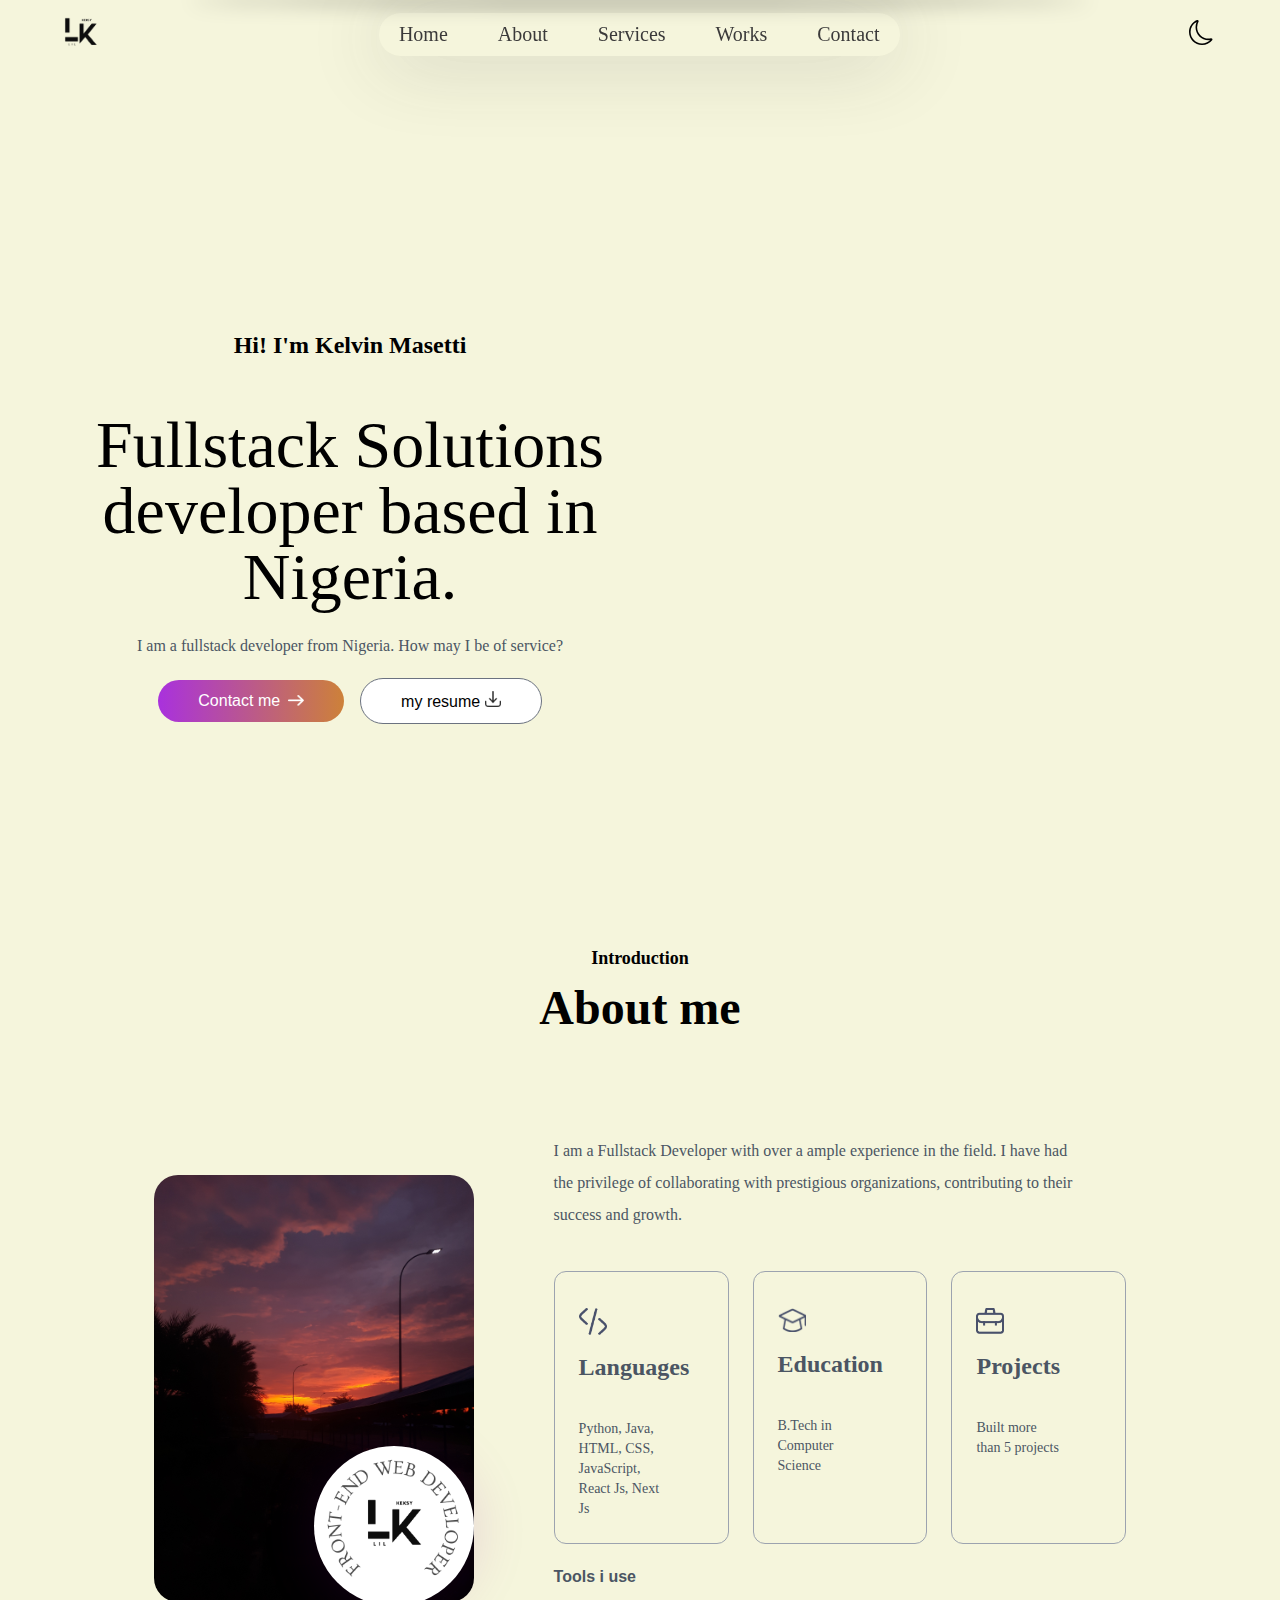
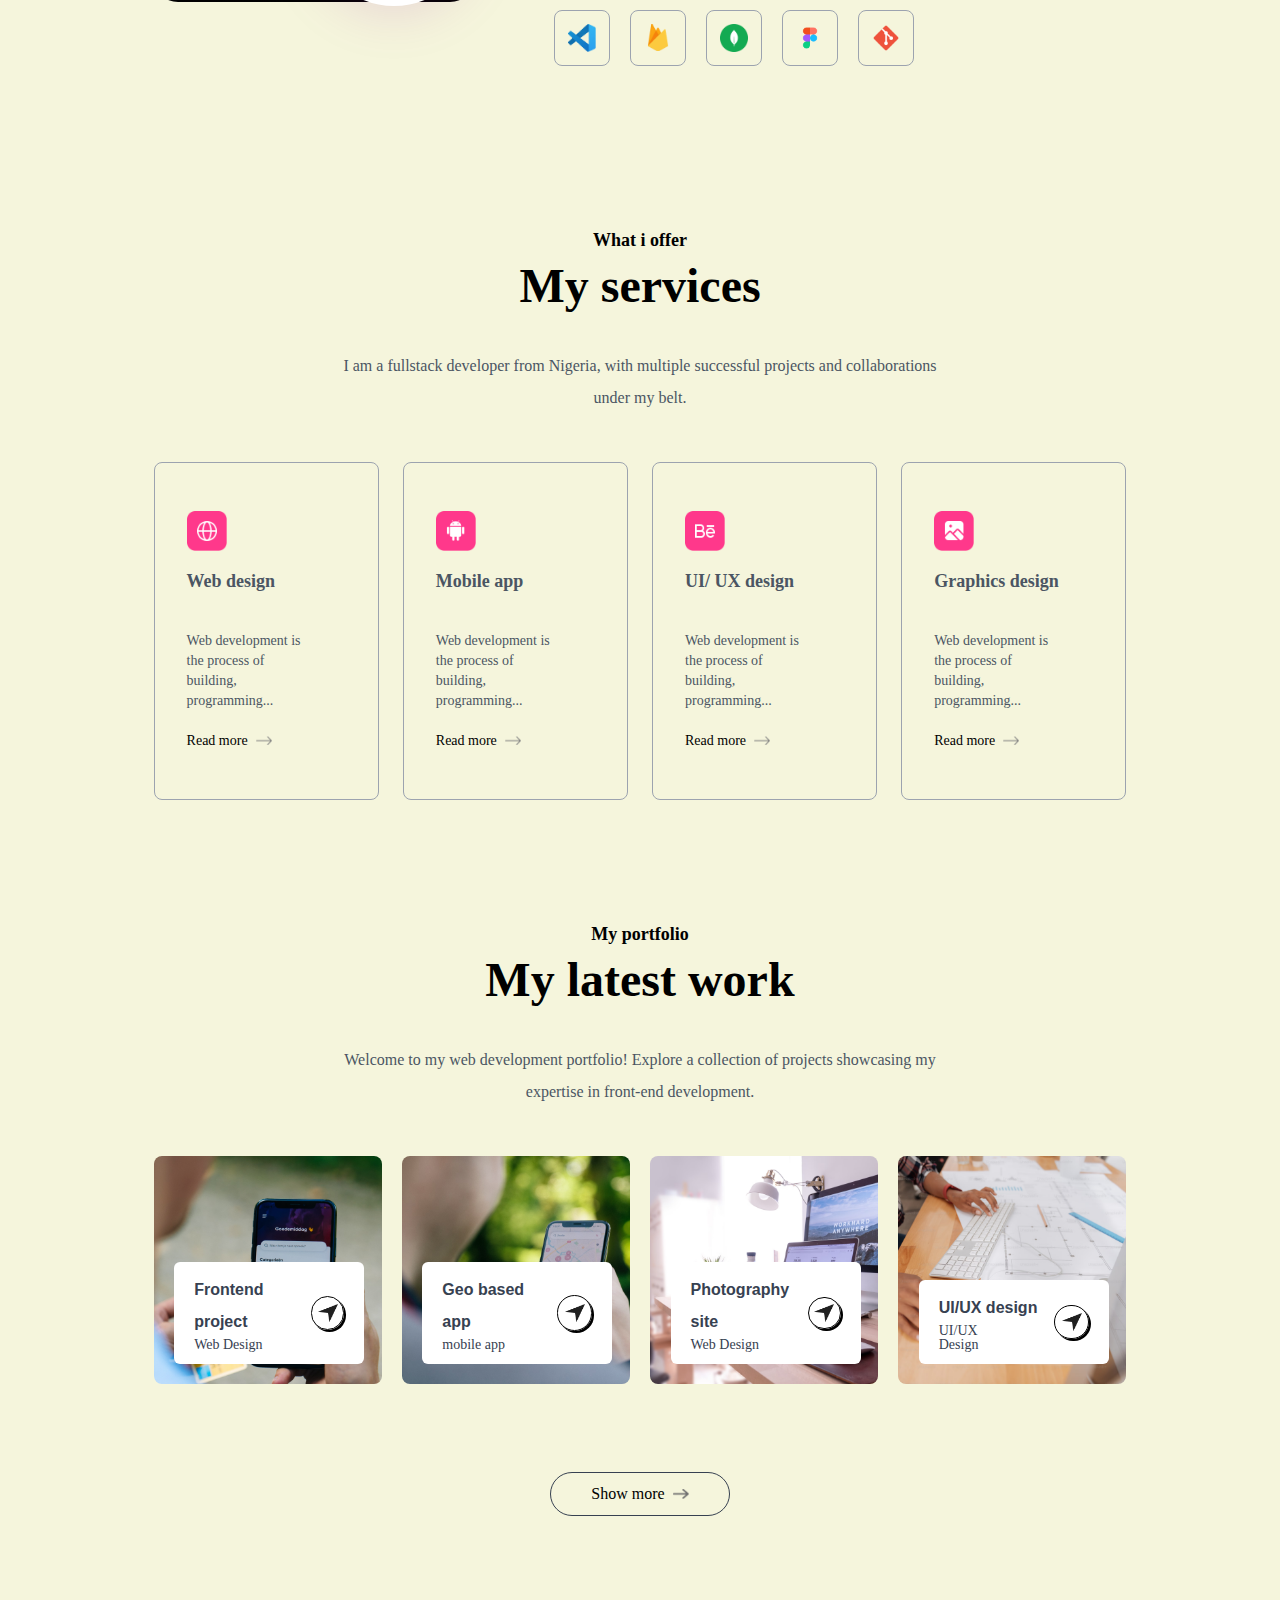
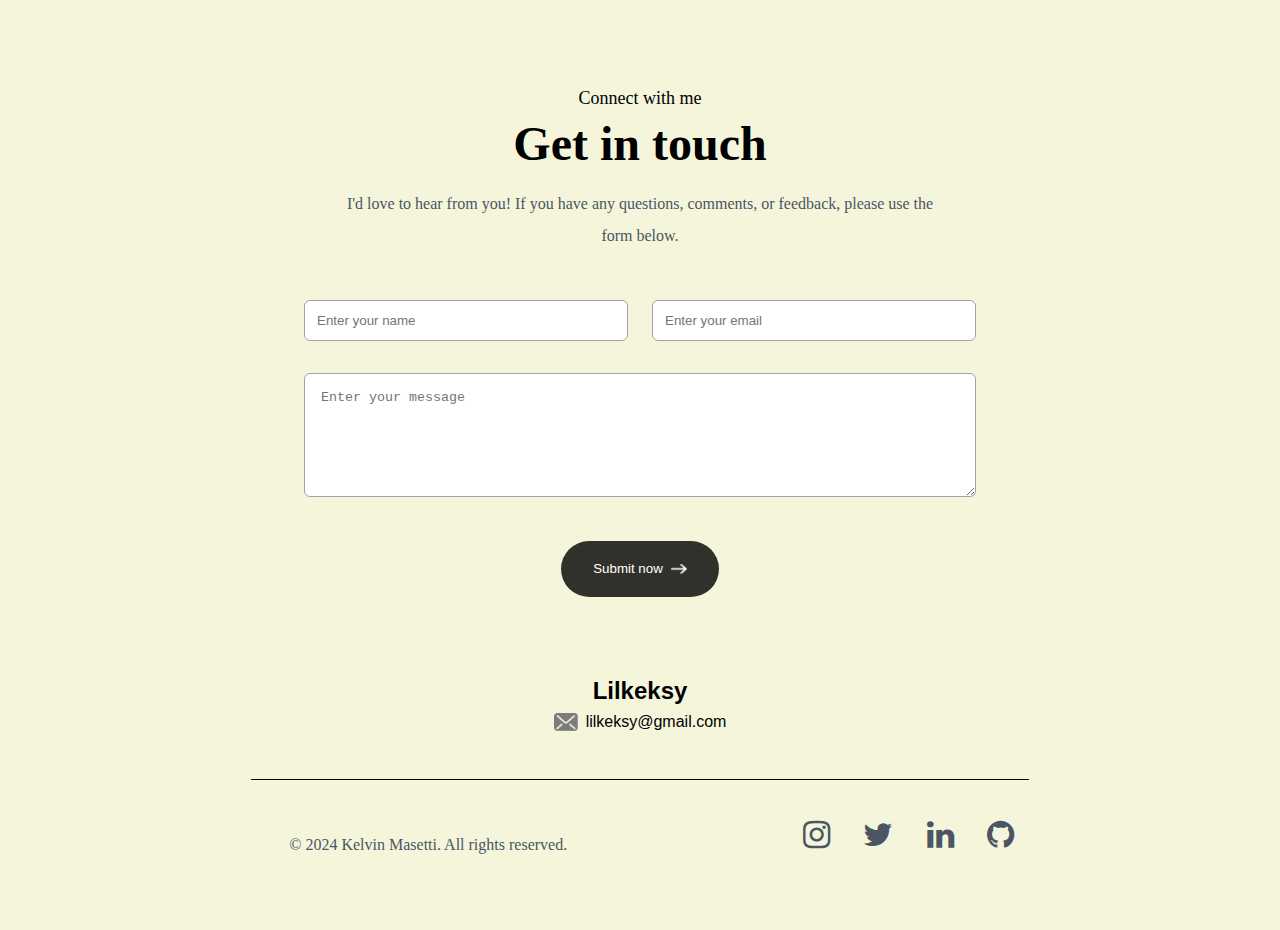
==== index.html @ 83fc42f6 "My Web Portfolio test commit" ====
<!DOCTYPE html>
<html lang="en">

<head>
  <meta charset="UTF-8">
  <meta http-equiv="X-UA-Compatible" content="IE=edge" />
  <meta name="viewport" content="width=device-width, initial-scale=1.0">
  <title>Portfolio - Lilkeksy</title>
  <link rel="icon" href="./Assets/pictures and logos/icon/Logo.ico" type="image/icon type">
    </head>


  <link href="https://cdn.jsdelivr.net/npm/remixicon@2.5.0/fonts/remixicon.css" rel="stylesheet" />
    <link rel="stylesheet" href="https://cdnjs.cloudflare.com/ajax/libs/font-awesome/5.15.3/css/all.min.css">

    <!-- <link href="https://cdn.jsdelivr.net/npm/bootstrap@5.3.0-alpha2/dist/css/bootstrap.min.css" rel="stylesheet"
    integrity="sha384-aFq/bzH65dt+w6FI2ooMVUpc+21e0SRygnTpmBvdBgSdnuTN7QbdgL+OapgHtvPp" crossorigin="anonymous"> -->


  <link href="https://cdn.jsdelivr.net/npm/bootstrap@5.3.0-alpha2/dist/css/bootstrap.min.css" rel="stylesheet"
    integrity="sha384-aFq/bzH65dt+w6FI2ooMVUpc+21e0SRygnTpmBvdBgSdnuTN7QbdgL+OapgHtvPp" crossorigin="anonymous">
    <link rel="stylesheet" href="./style.css" />
    <script src="https://www.google.com/recaptcha/api.js" async defer></script>
</head>
<body>
    <div class="hidden-img" id="gradient-img">
        <img class= "gradimg" src="./Assets/header.png">
    </div>
<div class="nav-bar">
    <div class="logo">
        <img id="mode-icon" class = "logo-img visible"src = "./Assets/pictures and logos/Logo1.png"  alt="logo">
        <!-- <img class = "logo-img2 hidden-img"src = "./Assets/pictures and logos/Logo.png"  alt="logo"> -->
    </div>
    <div class="navs">
        <ul class="list">
            <li><a href="#" class="link">
                    Home</a></li>
            <li><a href="./Public/index.html" class="link" id="about-me-link">
                    About</a></li>
            <li><a href="#" class="link" id="services">
                    Services</a></li>
            <li><a href="#" class="link" id="works">
                    Works</a></li>
            <li><a href="#" class="link" id="contact">
                    Contact</a></li>
        </ul>
    </div>
    <div class="dark">
        <svg xmlns="http://www.w3.org/2000/svg" fill="currentColor" class="bi bi-moon moon" viewBox="0 0 16 16" id="toggle-dark-mode">
            <path d="M6 .278a.77.77 0 0 1 .08.858 7.2 7.2 0 0 0-.878 3.46c0 4.021 3.278 7.277 7.318 7.277q.792-.001 1.533-.16a.79.79 0 0 1 .81.316.73.73 0 0 1-.031.893A8.35 8.35 0 0 1 8.344 16C3.734 16 0 12.286 0 7.71 0 4.266 2.114 1.312 5.124.06A.75.75 0 0 1 6 .278M4.858 1.311A7.27 7.27 0 0 0 1.025 7.71c0 4.02 3.279 7.276 7.319 7.276a7.32 7.32 0 0 0 5.205-2.162q-.506.063-1.029.063c-4.61 0-8.343-3.714-8.343-8.29 0-1.167.242-2.278.681-3.286"/>
          </svg>

          <div class="hamburger" id="hamburger">
            <svg xmlns="http://www.w3.org/2000/svg" fill="currentColor" class="bi bi-list" id="list-item" viewBox="0 0 16 16">
                <path fill-rule="evenodd" d="M2.5 12a.5.5 0 0 1 .5-.5h10a.5.5 0 0 1 0 1H3a.5.5 0 0 1-.5-.5m0-4a.5.5 0 0 1 .5-.5h10a.5.5 0 0 1 0 1H3a.5.5 0 0 1-.5-.5m0-4a.5.5 0 0 1 .5-.5h10a.5.5 0 0 1 0 1H3a.5.5 0 0 1-.5-.5"/>
            </svg>
        </div>
       

          
    </div>
</div>
<nav class="overlay" id="overlay">
    <ul class="overlay-list">
        <li class="closebtn" id="closebtn">X</li>

        <li><a href="#" class="link">
            Home</a></li>
        <li><a href="./Public/index.html" class="link" id="about-me-link2">
            About</a></li>
        <li><a href="#" class="link" id="services2">
            Services</a></li>
        <li><a href="#" class="link" id="works2">
            Works</a></li>
        <li><a href="#" class="link" id="contact2">
            Contact</a></li>
        <li class="ld-toggle" id="ld-toggle" style="font-size: 15px;">Dark/Light</li>
    </ul>
</nav>
<hr class="nav-line">
    <div class="black-bar"> </div>

    <div class="container">
        <div class="profile-picture"></div>
        <h3 class="hi">Hi! I'm Kelvin Masetti</h3>
        <div><h1>Fullstack Solutions developer based in Nigeria.</h1></div>
        <p>I am a fullstack developer from Nigeria. How may I be of service?</p>
        <div class="button-house">
            <a href="" id="button1">Contact me <img class="download" src="./Assets/arrow2.png"></a> 
            <a href="https://1drv.ms/w/s!AsLsTYfMtJploVfrUT4N8ufyxgMU?e=NQw4hn" class="button2">my resume <img class="download" src="./Assets/download.png"></a>
        </div>
    </div>
    <div class="about-me" id="about-me">
        <h4 class="intro">Introduction</h4>
        <h2 class="me"> About me</h2>
        <div class="det">
            <div class="image">
                <img class="user" src="./Assets/me1.jpg">
                <div class="image2">
                    <img class = "sticker" src="./Assets/circular.png">
                    <img class = "sticker1" src="./Assets/pictures and logos/Logo1.png">
                </div>
            </div>
            <div class="det2">
                <p class="abt-me-par">I am a Fullstack Developer with over a ample experience in the field. I have had the privilege of collaborating with prestigious organizations, contributing to their success and growth.</p>
                <ul class="me-list">
                    <li class="list1 ovlist">
                        <img class="devicon" src="./Assets/devicon.png">
                        <img class="devicon devicon2"src="./Assets/devicon2.png">
                        <h3 class="lan">Languages</h3>
                        <p class="text">Python, Java, HTML, CSS, JavaScript, React Js, Next Js</p>
                    </li>

                    <li class="list2 ovlist">
                        <img class="scholar" src="./Assets/scholar.png">
                        <img class="scholar2" src="./Assets/scholar2.png">
                        <h3 class="lan">Education</h3>
                        <p class="text">B.Tech in Computer Science</p>
                    </li>
                        
                    <li class="list3 ovlist">
                        <img class="scholar" src="./Assets/bag.png">
                        <img class="scholar2" src="./Assets/bag bag1.png">
                        <h3 class="lan">Projects</h3>
                        <p class="text">Built more than 5 projects</p>
                    </li>
                </ul>
                <h4 class="tools">Tools i use</h4>
                <ul class="tools-list">
                    <li class="t1">
                        <img class="lt" src="./Assets/vscode.png">
                    </li>
                    <li class="t1">
                        <img class="lt" src="./Assets/fire.png">
                    </li>
                    <li class="t1">
                        <img class="lt" src="./Assets/green.png">
                    </li>
                    <li class="t1">
                        <img class="lt" src="./Assets/figma.png">
                    </li>
                    <li class="t1">
                        <img class="lt" src="./Assets/git.png">
                    </li>
                </ul>
            </div>
        </div>
    </div>
    <div class="services" id="service-section">
        <h4 class="whatOffer">What i offer</h4>
        <h2 class="myServices">My services</h2>
        <p class="serviceSummary">I am a fullstack developer from Nigeria, with multiple successful projects and collaborations under my belt.</p>
        <div class="servicesContainer">
            <div class="s1">
                <img class="w1" src="./Assets/web.png" alt="web">
                <h3 class="tt1">Web design</h3>
                <p class="q1">Web development is the process of building, programming...</p>
                <a href="./Web-Designs/index.html" class="r1">
                    Read more
                    <img class="e1" src="Assets/arrow.png" alt="read more arrow">
                </a>
            </div>
            <div class="s1">
                <img class="w1" src="./Assets/pictures and logos/mobile.png" alt="web">
                <h3 class="tt1">Mobile app</h3>
                <p class="q1">Web development is the process of building, programming...</p>
                <a href class="r1">
                    Read more
                    <img class="e1" src="Assets/arrow.png" alt="read more arrow">
                </a>
            </div>
            <div class="s1">
                <img class="w1" src="./Assets/pictures and logos/ux.png" alt="web">
                <h3 class="tt1">UI/ UX design</h3>
                <p class="q1">Web development is the process of building, programming...</p>
                <a href class="r1">
                    Read more
                    <img class="e1" src="Assets/arrow.png" alt="read more arrow">
                </a>
            </div>
            <div class="s1">
                <img class="w1" src="./Assets/pictures and logos/graphics.png" alt="web">
                <h3 class="tt1">Graphics design</h3>
                <p class="q1">Web development is the process of building, programming...</p>
                <a href class="r1">
                    Read more
                    <img class="e1" src="Assets/arrow.png" alt="read more arrow">
                </a>
            </div>            
        </div>
    </div>
<div class="work" id="portfolio">
    <h4 class="portfolio">My portfolio</h4>
    <h2 class="latestWork">My latest work</h2>
    <p class="portSummary">Welcome to my web development portfolio! Explore a collection of projects showcasing my expertise in front-end development.</p>

    <div class="portContainer">
        <div class="port port1">
            <div class="tin tin1">
                <div>
                    <h2 class="inner innner1">Frontend project</h2>
                    <p class="innerp innerp1">Web Design</p>
                </div>
                <div class="yo">
                    <img class="pointerarrow" src="./Assets/ptarrow.png">
                </div>
            </div>
        </div>
        <div class="port port2">
            <div class="tin tin2">
                <div>
                    <h2 class="inner innner2">Geo based app</h2>
                    <p class="innerp innerp2">mobile app</p>
                </div>
                <div class="yo">
                    <img class="pointerarrow" src="./Assets/ptarrow.png">
                </div>
            </div>
        </div>
        <div class="port port3">
            <div class="tin tin3">
                <div>
                    <h2 class="inner innner3">Photography site</h2>
                    <p class="innerp innerp3">Web Design</p>
                </div>
                <div class="yo">
                    <img class="pointerarrow" src="./Assets/ptarrow.png">
                </div>
            </div>
        </div>
        <div class="port port4">
            <div class="tin tin4">
                <div>
                    <h2 class="inner innner4">UI/UX design</h2>
                    <p class="innerp innerp4">UI/UX Design</p>
                </div>
                <div class="yo">
                    <img class="pointerarrow" src="./Assets/ptarrow.png">
                </div>
            </div>
        </div>
    </div>
    <a href="#" class="showmore">Show more <img class="sarrow" src="./Assets/shortarrow.png"><img class="sa sarrow" src="./Assets/shortarrow.png"></a>
</div>
<div id="contact-section">
    <h4 class="connect">Connect with me</h4>
    <h2 class="touch">Get in touch</h2>
    <p class="feedback">I'd love to hear from you! If you have any questions, comments, or feedback, please use the form below.</p>
    <form class="form" action="http://httpbin.org/post" method="POST">

        <input type="hidden" name="subject" value="Kelvin masetti - New form Submission">
        <div class="nameemail">
            <input type="text" placeholder="Enter your name" class="fname fnameemail" required name="name">
            <input type="email" placeholder="Enter your email" class="femail fnameemail" required name="email">
        </div>
        <textarea rows="6" placeholder="Enter your message" class="messagearea" required name="message"></textarea>
        <div class="g-recaptcha" data-sitekey="6LdfYygqAAAAAKtmebRaDDMEOG7tHIDWKw2Y0264"></div>
        <button type="submit" class="submission">
            Submit now <img class= "sarrow" src="./Assets/arrow2.png">
        </button>
    </form>
    <div class="playlist">
<div class="last-leg">
    <div class="text-center">
        <h2 class="brand-name">Lilkeksy</h2>
        <div class="email">
            <img src="./Assets/pictures and logos/email.png" class="email-img email-dark" alt="email">
            <img src="./Assets/pictures and logos/email-white.png" class="email-img email-light" alt="email">
            lilkeksy@gmail.com
        </div>
    </div>
    <div class="footer">
        <p>© 2024 Kelvin Masetti. All rights reserved.</p>
        <div class="social-container">
            <ul class="social-icons">
                <li><a href="https://www.instagram.com/keks_only.1?igsh=MXdtcXA2c2pzcTI1cA=="><i class="fa fa-instagram"></i></a></li>
                <li><a href="https://x.com/W3KS_OFF?t=RrgMGHI_YnkhfRjs2RR6dQ&s=08"><i class="fa fa-twitter"></i></a></li>
                <li><a href="www.linkedin.com/in/kelvin-masetti"><i class="fa fa-linkedin"></i></a></li>
                <li><a href="https://github.com/Lilkeksy"><i class="fa fa-github"></i></a></li>
            </ul>
        </div>
    </div>
</div>
    <script src="https://cdn.jsdelivr.net/npm/bootstrap@5.3.3/dist/js/bootstrap.bundle.min.js" integrity="sha384-YvpcrYf0tY3lHB60NNkmXc5s9fDVZLESaAA55NDzOxhy9GkcIdslK1eN7N6jIeHz" crossorigin="anonymous"></script>
    <script src="https://ajax.googleapis.com/ajax/libs/jquery/3.7.1/jquery.min.js"></script>
    <script src="./index.js" charset="utf-8"></script>
</body>
</html>
---- style.css ----
@import url(https://cdnjs.cloudflare.com/ajax/libs/font-awesome/4.6.3/css/font-awesome.css);

:root {
    --primary-color: #3498db;
    --text-color: black;
    --text-color-invert: beige;
    --text-color-two:rgb(75 85 99);
    --nav-bar-color:rgba(245, 245, 220, 0.6);
    --nav-text-color:rgb(59, 58, 58);
    --transition-duration: 0.3s;
    --background-color: beige;
    --blur:10px;
    --hover-color:#efdff7;
    --q1-text-color: rgb(75 85 99);


    --overlay-color:  rgba(0, 0, 0, 0.9);
    
  }  
 
* {
    margin: 0;
    padding: 0;
    box-sizing: border-box;
}

body {
    font-family: 'Ovo', serif;
    font-family: Outfit,sans-serif;
    color: var(--text-color);
    display: grid;
    background-color: var(--background-color);
    transition: background-color var(--transition-duration), color var(--transition-duration);
}
/* .darkmode{
    --tw-bg-opacity: 1;
    background-color: rgb(17 0 31 / var(--tw-bg-opacity));
} */
#gradient-img{
    width: 91.666667%;
    z-index: -10;
    top: 0;
    right: 0;
    position: fixed;
    --tw-translate-y: -80%;
    transform: translate(var(--tw-translate-x), var(--tw-translate-y)) rotate(var(--tw-rotate)) skew(var(--tw-skew-x)) skewY(var(--tw-skew-y)) scaleX(var(--tw-scale-x)) scaleY(var(--tw-scale-y));
}
.hidden-img{
    display: none;
}
.gradimg{
    width: 100%;
    max-width: 100%;
    height: auto;
    display: block;
    vertical-align: middle;
}
.nav-bar{
    display: flex;
    flex-direction: row;
    justify-content: space-between;
    align-items: center;
    align-content: center;
    margin-top: 0;
    top: 0; /* Align it to the top of the viewport */
    width: 100%;
    position: fixed;
    background: var(--nav-bar-color);
    backdrop-filter: blur(var(--blur));
    -webkit-backdrop-filter: blur(10px);
    transition: background-color var(--transition-duration), color var(--transition-duration);
    z-index: 9999;
}
.logo{
    padding-top: 10px;
    /* background-color: brown; */

}
.logo-img{
    margin-top: auto;
    margin-bottom: auto;
    padding-bottom: 10px;
    margin-left: 57px;
    height: 55px;
    cursor: pointer;
}
.logo-img2{
    display: none;
}
.visible{
    display: relative;
}
.navs{
    padding: 0px 20px;
    padding-top: 0px;
    box-shadow: 0px 4px 80px rgba(54, 54, 54, 0.2);
    border-radius: 30px;
    /* background-color: brown; */
}
.dark{
    padding-top: 10px;
    margin-left: 5px;
    margin-right: 66px;
    /* background-color: brown; */
}

.list {
    list-style: none;
    display: flex;
    align-items: center;
    padding: 0%;
    gap: 50px;
    margin: 0; /* Remove any margin */
    padding: 10px 0px;
}

.link {
    font-family: 'Times New Roman', Times, serif;
    position: relative;
    display: inline-block;
    text-decoration: none;
    color: var(--nav-text-color);
    font-size: 20px;
    margin:0px;
}

.link::before,
.link::after {
    content: '';
    position: absolute;
    left: 0;
    width: 100%;
    height: 2px;
    background-color: grey;
    transform: scaleX(0);
    transition: transform 0.25s;
}

.link::before {
    top: -3px;
    transform-origin: left;
}

.link::after {
    bottom: -3px;
    transform-origin: right;
}

.link:hover::before,
.link:hover::after,
.active::before,
.active::after {
    transform: scaleX(1);
}
.moon{
    padding-bottom: 20px;
    cursor: pointer;
    margin-top: 9px;
    margin-left:10px;
    height: 45px;
}
#list-item{
    display:none;
    cursor: pointer;
    margin: 0;
}

.hamburger {
    display: none;
    font-size: 30px;
    cursor: pointer;
    z-index: 1000000; /* Ensure it's above the overlay */
}

.overlay {
    height: 200%;
    width: 200px; /* Adjust this width as needed */
    position: fixed;
    top: 0;
    right: -3000px; /* Start off-screen */
    background-color: var(--overlay-color);
    overflow: auto;
    transition: right 0.5s ease-in-out; /* Smooth transition */
    z-index: 999998; /* Behind the hamburger button */

    display: flex;
    justify-content: center;
    align-content: center;
    text-align: center;
}
.overlay-list {
    display: flex;
    flex-direction: column;
    align-items: center;
    list-style: none;
    padding: 0;
}

.overlay ul {
    list-style-type: none;
    padding: 20px;
    margin: 0;
    text-align: center;
}

.overlay ul li {
    padding: 10px 0;
    color: var(--text-color-invert);
    font-size: 25px;
}

.overlay ul li a {
    text-decoration: none;
    color: var(--text-color-invert);
    display: block;
    transition: color 0.3s;
    font-size: 20px;
}

.overlay ul li a:hover {
    color: #f1f1f1;
}

.ld-toggle{
    cursor: pointer;
    font-style: italic;
    font-size: 15px;
}
.ld-toggle:hover{
    color: #868686;
    font-size: 15px;
}
.closebtn {
    font-size: 36px;
    color: white;
    cursor: pointer;
    text-align: right; /* Align close button to the right */
    margin-bottom: 15px; /* Add some space below */
}


.nav-line{
    width: 70%; /* Adjust width as needed */
    margin: 0 auto; /* Center horizontally */
    border: none; /* Optional: Remove default border */
    border: 2px solid var(--text-color); /* Style the line */
    background: linear-gradient(to right, transparent, var(--text-color), transparent);
    border-radius: 50%;
 
}
/* .black-bar{
    background-color: black;
    height: 20px;
} */
/* Make sure the container fills the viewport */
.container {
    display: flex;
    flex-direction: column;
    justify-content: center; /* Center horizontally */
    align-items: center;     /* Center vertically */
    width: 700px;             /* Full viewport width */
    height: 100vh;           /* Full viewport height */
    /* background-color: red */ /*Optional: background color for contrast */
    
}

/* Style the round div */
.profile-picture {
    width: 8rem;  /* Width of the div */
    max-width: 100%;
    height: 125px; /* Height of the div (same as width to make it round) */
    display: block;
    vertical-align: middle;
    background-size: cover;
    background-image: url("./Assets/profile2.JPG");
    background-position: center;
    border-radius: 9999px;
    margin-bottom: 20px;
}
h1{
    font-family: 'Times New Roman', Times, serif;
    font-weight: 500;
    font-size: clamp(2rem, 6.5vw, 4rem);
    text-align: center;
    padding-top: 3vw;
}
h3{
    display: flex;
    font-size: 1.5rem;
    line-height: 2rem;
    gap: .5rem;
    align-items: flex-end;
    margin-bottom: .75rem;
    font-family: 'Ovo', serif;
}
p{
    text-align: center;
    padding-top: 20px;
    line-height: 2;
    padding-left: 3vw;
    padding-right: 3vw;
    color: var(--text-color-two);
    font-family: 'Ovo', serif;
}
.button-house{
    display: flex;
    gap: 1rem;
    align-items: center;
    flex-direction: row;
    margin-top: 1rem;
}

#button1{
    display: flex;
    background: linear-gradient(90deg, #A931DD, #CD8139);
    --tw-text-opacity: 1;
    color: rgb(255 255 255 / var(--tw-text-opacity));
    padding-top: .75rem;
    padding-bottom: .75rem;
    padding-left: 2.5rem;
    padding-right: 2.5rem;
    border-width: 1px;
    border-radius: 9999px;
    gap: .5rem;
    align-items: center;
    text-decoration: inherit;
     transition: box-shadow 0.5s ease; /* Apply transition to box-shadow */
}

#button1:hover {
    box-shadow: 0 0 15px 10px rgba(169, 49, 221, 0.7); /* Add glow effect */
}

.button2{
    border: 1px solid var(--text-color);
    padding-top: .75rem;
    padding-bottom: .75rem;
    padding-left: 2.5rem;
    padding-right: 2.5rem;
    --tw-bg-opacity: 1;
    background-color: rgb(255 255 255 / var(--tw-bg-opacity));
    --tw-border-opacity: 1;
    border-color: rgb(107 114 128 / var(--tw-border-opacity));
    border-width: 1px;
    border-radius: 9999px;
    gap: .5rem;
    align-items: center;
    text-decoration: inherit;
    color: black;
}
.button2:hover{
    background-color: #d4d4d4;
}
.download{
    width: 1rem;
}

.about-me{
    padding-top: 2.5rem;
    padding-bottom: 2.5rem;
    padding-left: 12%;
    padding-right: 12%;
    scroll-margin-top: 5rem;
    /* background-color: yellow; */
    width: 100%;
}
.intro{
    font-size: 1.125rem;
    line-height: 1.75rem;
    margin-bottom: 0.5rem;
    text-align: center;
    font-family: 'Ovo', serif;
}
.me{
    text-align: center;
    font-family: 'Ovo', serif;
    font-size: 3rem;
}
.det{
    display: flex;
    flex-direction: column;
    gap: 5rem;
    align-items: center;
    width: 100%;
    margin-top: 5rem;
    margin-bottom: 5rem;
    /* background-color: red; */
}
.image{
    max-width: max-content;
    margin-left: auto;
    margin-right: auto;
    position: relative; 
    /* background-color: #A931DD; */
}
.user{
    width: 16rem;
    border-radius: 1.5rem;
    max-width: none;
    height: auto;
}

.image2{
    --tw-shadow: 0 4px 55px rgba(149, 0, 162, .15);
    --tw-shadow-colored: 0 4px 55px var(--tw-shadow-color);
    box-shadow: var(--tw-ring-offset-shadow, 0 0 #0000), var(--tw-ring-shadow, 0 0 #0000), var(--tw-shadow);
    --tw-bg-opacity: 1;
    background-color: rgb(255 255 255 / var(--tw-bg-opacity));
    border-radius: 9999px;
    justify-content: center;
    align-items: center;
    --tw-translate-y: 33.333333%;
    transform: translate(var(--tw-translate-x), var(--tw-translate-y)) rotate(var(--tw-rotate)) skew(var(--tw-skew-x)) skewY(var(--tw-skew-y)) scaleX(var(--tw-scale-x)) scaleY(var(--tw-scale-y));
    --tw-translate-x: 25%;
    width: 50%;
    aspect-ratio: 1 / 1;
    display: flex;
    right: 0;
    bottom: 0;
    position: absolute;
}
.sticker{
    animation: spin 6s linear infinite;
    width: 100%;
    max-width: 100%;
    height: auto;
}
@keyframes spin {
    from {
      transform: rotate(0deg);
    }
    to {
      transform: rotate(360deg);
    }
  }

.sticker1{
    --tw-translate-y: -50%;
    transform: translate(var(--tw-translate-x), var(--tw-translate-y)) rotate(var(--tw-rotate)) skew(var(--tw-skew-x)) skewY(var(--tw-skew-y)) scaleX(var(--tw-scale-x)) scaleY(var(--tw-scale-y));
    width: 50%;
    top: 25%;
    left:25%;
    position: absolute;
    max-width: 100%;
    height: auto;
}
.det2{
    flex: 1 1 0%;
}
.abt-me-par{
    max-width: 42rem;
    margin-bottom: 2.5rem;
    text-align: left;
    margin-left: 0px;
    padding-left: 0px;
}
.me-list{
    display: grid;
    grid-template-columns: repeat(1, minmax(0, 1fr));
    gap: 1.5rem;
    max-width: 42rem;
    list-style: none;
    margin: 0;
    padding: 0;
    

}
.ovlist{
    cursor: pointer;
    transition-duration: 0.5s;
    padding: 1.5rem;
    --tw-border-opacity: 1;
    border-width: 0.5px;
    border-radius: 0.75rem;
    border: 0.5px solid rgb(156 163 175); /* Adds a solid border of 2px with black color */
}
.ovlist:hover{
    background-color:var(--hover-color);
    --tw-shadow: 2px 2px 0 var(--text-color);
    --tw-shadow-colored: 2px 2px 0 var(--tw-shadow-color);
    box-shadow: var(--tw-ring-offset-shadow, 0 0 #0000), var(--tw-ring-shadow, 0 0 #0000), var(--tw-shadow);
    translate: 0px -5px;
}
.devicon{
    width: 1.75rem;
    margin-top: .75rem;
    max-width: 100%;
    height: auto;
    display: block;
    vertical-align: middle;
    cursor: pointer;
}
.devicon2{
    display: none;
}
.lan{
    --tw-text-opacity: 1;
    color: var(--q1-text-color);
    font-weight: 600;
    margin-top: 1rem;
    margin-bottom: 1rem;
}
.text{
    --tw-text-opacity: 1;
    color: var(--text-color-two);
    font-size: .875rem;
    line-height: 1.25rem;
    margin: 0;
    text-align: left;
    padding-left: 0;
}

.scholar{
    width: 1.75rem;
    margin-top: .75rem;
    height: auto;
    display: block;
    vertical-align: middle;
    cursor: pointer;
}
.scholar2{
    width: 1.75rem;
    display: none;
    margin-top: .75rem;
    max-width: 100%;
    height: auto;
    vertical-align: middle;
}

.bag{
    width: 1.75rem;
    margin-top: .75rem;
    height: auto;
    display: block;
    vertical-align: middle;
    cursor: pointer;
}
.bag1{
    display: none;
}
.tools{
    --tw-text-opacity: 1;
    color: var(--text-color-two);
    margin-top: 1.5rem;
    margin-bottom: 1.5rem;
}
.tools-list{
    display: flex;
    gap: .75rem;
    align-items: center;
    margin: 0;
    padding: 0;
}
.t1{
    transition-duration: .5s;
    --tw-border-opacity: 1;
    border: 1px solid rgb(156 163 175);
    border-radius: 0.5rem;
    justify-content: center;
    align-items: center;
    cursor: pointer;
    width: 3rem;
    aspect-ratio: 1 / 1;
    display: flex;
}
.t1:hover{
    translate: 0px -7px;
}
.lt{
    transition-duration: .5s;
    width: 1.25rem;
    max-width: 100%;
    height: auto;
}
.services{
    font-family: 'Ovo', serif;
    padding-top: 2.5rem;
    padding-bottom: 2.5rem;
    padding-left: 12%;
    padding-right: 12%;
    scroll-margin-top: 5rem;
    width: 100%;
    /* background-color: red; */
}
.whatOffer{
    font-size: 1.125rem;
    line-height: 1.75rem;
        font-family: 'Ovo', serif;    font-family: 'Ovo', serif;
    text-align: center;
    margin-bottom: .5rem;
}
.myServices{
    font-size: 3rem;
    line-height: 1;
    font-family: Ovo, serif;
    text-align: center;
}
.serviceSummary{
    font-family: Ovo, serif;
    text-align: center;
    max-width: 42rem;
    margin-top: 1.25rem;
    margin-bottom: 3rem;
    margin-left: auto;
    margin-right: auto;
}
.servicesContainer{
    gap: 1.5rem;
    display: grid;
    grid-template-columns: repeat(auto-fit, minmax(200px, 1fr));
    margin-top: 2.5rem;
    margin-bottom: 2.5rem;
}
.s1{
    transition-duration: .5s;
    padding-top: 3rem;
    padding-bottom: 3rem;
    padding-left: 2rem;
    padding-right: 2rem;
    --tw-border-opacity: 1;
    border: 1px solid rgb(156 163 175);
    /* border-color: rgb(156 163 175 / var(--tw-border-opacity));
    border-width: 1px; */
    border-radius: .5rem;
    cursor: pointer;
 
}
.w1{
    width: 2.5rem;
    max-width: 100%;
    height: auto;
    display: block;
    vertical-align: middle;
}
.tt1{
    --tw-text-opacity: 1;
    color: var(--q1-text-color);
    font-size: 1.125rem;
    line-height: 1.75rem;
    margin-top: 1rem;
    margin-bottom: 1rem;
}
.q1{
    --tw-text-opacity: 1;
    color: var(--q1-text-color);
    line-height: 1.25rem;
    font-size: .875rem;
    text-align: left;
    padding-left: 0;
}
.r1{
    display: flex;
    font-size: .875rem;
    line-height: 1.25rem;
    gap: .5rem;
    align-items: center;
    margin-top: 1.25rem;
    color: inherit;
    text-decoration: inherit;
}
.e1{
    width: 1rem;
    max-width: 100%;
    height: auto;
}

.s1:hover{
    background-color:var(--hover-color);
    --tw-shadow: 2px 2px 0 var(--text-color);
    --tw-shadow-colored: 2px 2px 0 var(--tw-shadow-color);
    box-shadow: var(--tw-ring-offset-shadow, 0 0 #0000), var(--tw-ring-shadow, 0 0 #0000), var(--tw-shadow);
    translate: 0px -5px;
}

.work{
    padding-top: 2.5rem;
    padding-bottom: 2.5rem;
    padding-left: 12%;
    padding-right: 12%;
    scroll-margin-top: 5rem;
    width: 100%;
}
.portfolio{
    font-size: 1.125rem;
    line-height: 1.75rem;
    font-family: Ovo, serif;
    text-align: center;
    margin-bottom: .5rem;
}
.latestWork{
    font-size: 3rem;
    line-height: 1;
    font-family: Ovo, serif;
    text-align: center;
}
.portSummary{
    font-family: Ovo, serif;
    text-align: center;
    max-width: 42rem;
    margin-top: 1.25rem;
    margin-bottom: 3rem;
    margin-left: auto;
    margin-right: auto;
}
.portContainer{
    gap: 1.25rem;
    grid-template-columns: repeat(auto-fit, minmax(200px, 1fr));
    display: grid;
    margin-top: 2.5rem;
    margin-bottom: 2.5rem;
    
}
.port{
    background-repeat: no-repeat;
    background-position: center;
    background-size: cover;
    border-radius: .5rem;
    cursor: pointer;
    aspect-ratio: 1 / 1;
    position: relative;
}
.port1{
    background-image: url("./Assets/geo.png");
}

.port2{
    background-image: url("./Assets/front.png");
}
.port3{
    background-image: url("./Assets/work-3-BVlncR3m.png");
}
.port4{
    background-image: url("./Assets/yeah.png");
}
.tin{
    transition-duration: .5s;
    padding-top: .75rem;
    padding-bottom: .75rem;
    padding-left: 1.25rem;
    padding-right: 1.25rem;
    --tw-bg-opacity: 1;
    background-color: rgb(255 255 255 / var(--tw-bg-opacity));
    border-radius: .375rem;
    justify-content: space-between;
    align-items: center;
    --tw-translate-x: -50%;
    transform: translate(var(--tw-translate-x), var(--tw-translate-y)) rotate(var(--tw-rotate)) skew(var(--tw-skew-x)) skewY(var(--tw-skew-y)) scaleX(var(--tw-scale-x)) scaleY(var(--tw-scale-y));
    width: 83.333333%;
    display: flex;
    left:9%;
    bottom: 1.25rem;
    position: absolute;
}

.port:hover .tin{
    translate: 0px -10px;
}
.inner{
    font-weight: 600;
    font-family: Outfit, sans-serif;
    line-height: 2rem;
    font-size: inherit;
    color: rgb(55 65 81);
}
.innerp{
    --tw-text-opacity: 1;
    color: rgb(55 65 81);
    font-size: .875rem;
    line-height: 1;
    padding-top: 0;
    text-align: left;
    padding-left: 0;
    margin-bottom: 0;
}
.yo{
    display: flex;
    transition-property: color, background-color, border-color, text-decoration-color, fill, stroke, opacity, box-shadow, transform, filter, backdrop-filter, -webkit-backdrop-filter;
    transition-timing-function: cubic-bezier(.4,0,.2,1);
    transition-duration: .15s;
    --tw-shadow: 2px 2px 0 #000;
    --tw-shadow-colored: 2px 2px 0 var(--tw-shadow-color);
    box-shadow: var(--tw-ring-offset-shadow, 0 0 #0000), var(--tw-ring-shadow, 0 0 #0000), var(--tw-shadow);
    --tw-border-opacity: 1;
    border: 1px solid rgb(0 0 0);
    border-radius: 9999px;
    justify-content: center;
    align-items: center;
    width: 2.25rem;
    aspect-ratio: 1 / 1;
    
}
.port:hover .yo {
    background-color:#9ef896;
}
.pointerarrow{
    width: 1.25rem;
}
.showmore{
    display: flex;
    transition-duration: .5s;
    --tw-text-opacity: 1;
    color: rgb(55 65 81 / var(--tw-text-opacity));
    padding-top: .75rem;
    padding-bottom: .75rem;
    padding-left: 2.5rem;
    padding-right: 2.5rem;
    --tw-border-opacity: 1;
    border: 0.5px solid rgb(55 65 81);
    border-radius: 9999px;
    gap: .5rem;
    justify-content: center;
    align-items: center;
    width: max-content;
    margin-top: 5.5rem;
    margin-bottom: 5.5rem;
    margin-left: auto;
    margin-right: auto;
    text-decoration: inherit;
    color: inherit;
    font-family: 'Ovo', serif;
}
.showmore:hover{
    background-color: var(--hover-color);
}
.sarrow{
    width: 1rem;
    max-width: 100%;
    height: auto;
}
.sa{
    display:none;
}
#contact-section{
    padding-top: 2.5rem;
    padding-bottom: 2.5rem;
    padding-left: 12%;
    padding-right: 12%;
    scroll-margin-top: 5rem;
    width: 100%;
}
.connect{
    font-size: 1.125rem;
    line-height: 1.75rem;
    font-family: Ovo, serif;
    text-align: center;
    margin-bottom: .5rem;
    font-weight: inherit;
}
.touch{
    font-size: 3rem;
    line-height: 1;
    font-family: Ovo, serif;
    text-align: center;
}
.feedback{
    font-family: Ovo, serif;
    text-align: center;
    max-width: 42rem;
    margin-bottom: 3rem;
    margin-left: auto;
    margin-right: auto;
}
.form{
    max-width: 42rem;
    margin-left: auto;
    margin-right: auto;
}
.nameemail{
    display: grid;
    gap: 1.5rem;
    grid-template-columns: repeat(auto-fit, minmax(200px, 1fr));
    margin-top: 2.5rem;
    margin-bottom: 2rem;
}
.fnameemail{
    outline: 2px solid transparent;
    outline-offset: 2px;
    padding: .75rem;
    --tw-bg-opacity: 1;
    background-color: rgb(255 255 255 / var(--tw-bg-opacity));
    --tw-border-opacity: 1;
    border:0.5px solid rgb(156 163 175);
    border-radius: .375rem;
    flex: 1 1 0%;
}
.messagearea{
    outline: 2px solid transparent;
    outline-offset: 2px;
    padding: 1rem;
    --tw-bg-opacity: 1;
    background-color: rgb(255 255 255 / var(--tw-bg-opacity));
    border:0.5px solid rgb(156 163 175);
    width: 100%;
    border-radius: .375rem;
    border-width: .5px;
    border-radius: .375rem;
    margin-bottom: 1.5rem;
    resize: vertical;
}
.submission{
    display: flex;
    transition-duration: .5s;
    --tw-text-opacity: 1;
    color: rgb(255 255 255 / var(--tw-text-opacity));
    padding-top: .75rem;
    padding-bottom: .75rem;
    padding-left: 2rem;
    padding-right: 2rem;
    background-color: #000c;
    border-radius: 9999px;
    gap: .5rem;
    justify-content: space-between;
    align-items: center;
    width: max-content;
    margin-left: auto;
    margin-right: auto;
    margin-top: 1rem;
    cursor: pointer;
    font-family: Outfit, sans-serif;
    line-height: 2rem;
    border: none;
}
.submission:hover{
background-color: black;
}
.text-center{
    text-align: center;
}
.last-leg{
    margin-top: 5rem;
}
.brand-name{
    width: 9rem;
    margin-bottom: .5rem;
    margin-left: auto;
    margin-right: auto;

}
.email{
    gap: .5rem;
    align-items: center;
    width: max-content;
    display: flex;
    margin-left: auto;
    margin-right: auto;

    font-family: Outfit,sans-serif;
}
.email-img{
    width: 1.5rem;
}
.email-light{
    display: none;
}
.footer{
    display: flex;
    text-align: center;
    padding-top: 1.5rem;
    padding-bottom: 1.5rem;
    --tw-border-opacity: 1;
    border-top:1px solid black;
    justify-content: space-between;
    align-items: center;
    margin-top: 3rem;
    border-top-width: 1px;
    margin-left: 10%;
    margin-right: 10%;

    font-family: 'Ovo', serif;
}

.social-container {

    align-content: center;
    text-align: center;
    margin: 0;
  }
  .social-icons {
    padding: 0;
    list-style: none;
    margin: 0px;
  }
  .social-icons li {
    display: flex;
    display: inline-block;
    margin: 0.15em;
    position: relative;
    font-size: 2rem;
  }
  .social-icons i {
    color: var(--text-color-two);
    top: 21px;
    left: 21px;
    transition: all 165ms ease-out;
    padding: 10px;
  }
  
  .social-icons a:hover:before {
    transform: scale(0);
    transition: all 165ms ease-in;
    padding:0px;
  }
  
  .social-icons a:hover i {
    transform: scale(1.4);
    -ms-transform: scale(1.4);
    -webkit-transform: scale(1.4);
    color: #ff003c;
    background: -webkit-linear-gradient(45deg, #ff7e5f, #feb47b);
    -webkit-background-clip: text;
    -webkit-text-fill-color: transparent;
    transition: all 165ms ease-in;
  }

.dark-mode{
    --text-color: rgb(235, 235, 235);
    --text-color-invert: black;
    --text-color-two:rgb(235, 235, 235);
    /* --text-color-2:  */
    --tw-bg-opacity: 1;
    --background-color: rgb(17 0 31 / var(--tw-bg-opacity));
    --nav-bar-color:rgba(17 0 31);
    --nav-text-color:rgb(190, 190, 190);
    --blur:20px;
    --hover-color:rgb(54, 0, 90);
    --q1-text-color: white;

    --overlay-color:  rgb(255, 255, 255);
}

@media (min-width: 1024px) {
   h1{
    font-size: 66px;
   } 
   .det{
        flex-direction: row;
   }

   }
@media (min-width: 640px) {
    h1{
        line-height: 1;
    }
.user{
    width: 20rem;
}
    .me-list{
        grid-template-columns: repeat(3, minmax(0, 1fr));
    }
    .tools-list{
        gap: 1.25rem;
    }
    .t1{
        width: 3.5rem;
    }
    .lt{
        width: 1.75rem;
    }

}
@media (max-width: 768px) {
   
    .link{
        font-size: 2.2vw;
    }
    .navs{
        display: none;
    }
    .logo-img{
        margin-top: 9px;
        margin-left: 17px;
        height: 50px;

    }
    .moon{
        display: none;
    }
    .dark{
        padding-top: 2px;
        margin-left: 5px;
        margin-right: 20px;
        /* background-color: brown; */
    }
    #list-item{
        display:inline-block;
        height:26px;
        margin-top: 0px;
        margin-left: 5px;
        height: 26px;
        margin-left: 9px;
    }

    .nav-line{
        width: 90%;
         border: 2px solid var(--text-color); /*Style the line */
    }
    .hamburger{
        display: contents;
    }
    .container{
        width: 500px;
    }
    .button-house{
        flex-direction: column;
    }
    .serviceSummary{
        text-align: center;
    }
}
@media (max-width: 480px){
    .nav-bar{
        align-items: normal;
        align-content: normal;
    }
    .navs{
        display: none;
    }
    .logo-img{
        margin-top: 9px;
        margin-left: 17px;
        height: 50px;
    }
    .moon{
        margin-top: 9px;
        height: 20px;
    }
    .logo{
        padding-top: 2px;

    }
    .dark{
        padding-top: 2px;
        margin-left: 5px;
        margin-right: 20px;
        /* background-color: green; */
        /* background-color: brown; */
    }
    #list-item{
        display:inline-block;
        height:16px;
        margin-top: 0px;
        margin-left: 5px;
        height: 30px;
        margin-left: 9px;
        padding-top: 0px;
        /* background-color: purple; */
    }
    .overlay {
        width: 150px
    }

    .container{
        width:100vw;
        margin-top:20px;
    }
    
}
::-webkit-scrollbar{
    width:5px;
}
::-webkit-scrollbar-track{
background: rgb(255, 255, 255);
}
::-webkit-scrollbar-thumb{
background: linear-gradient(#868686, #868686);
}
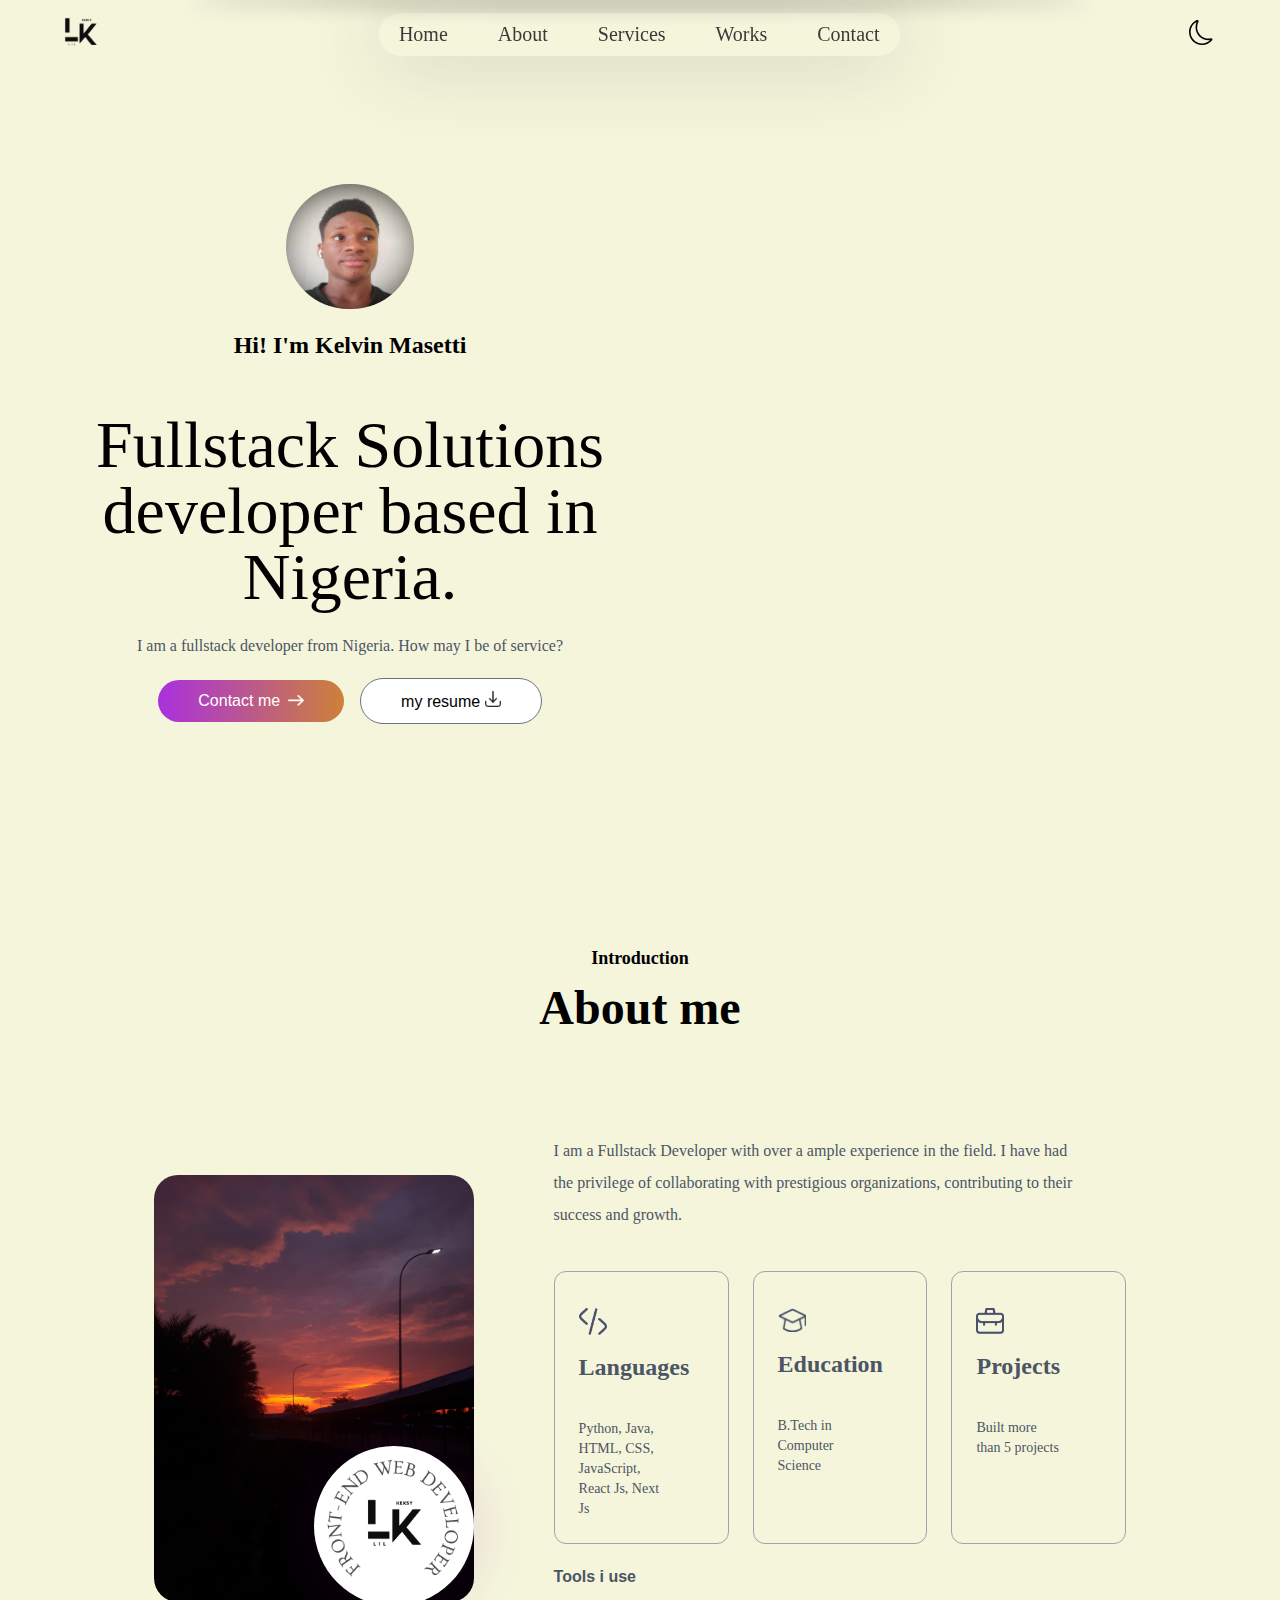
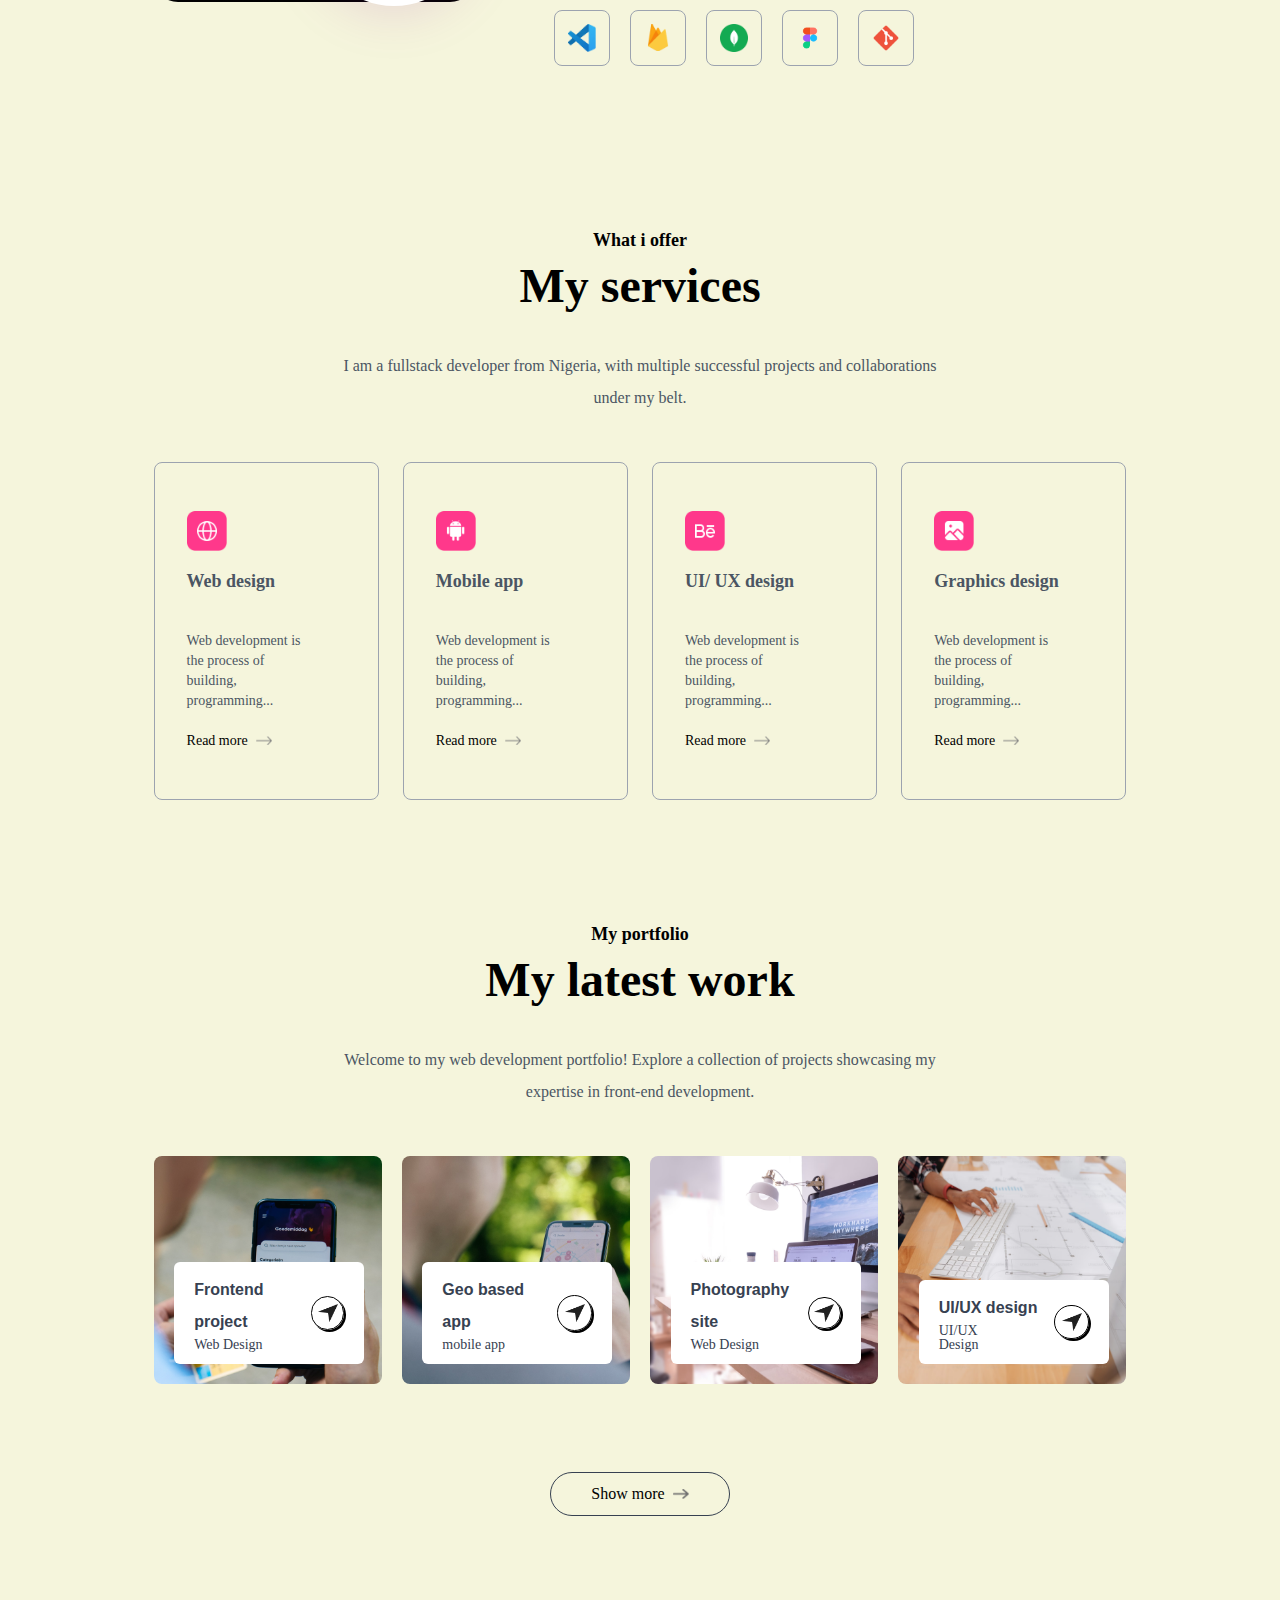
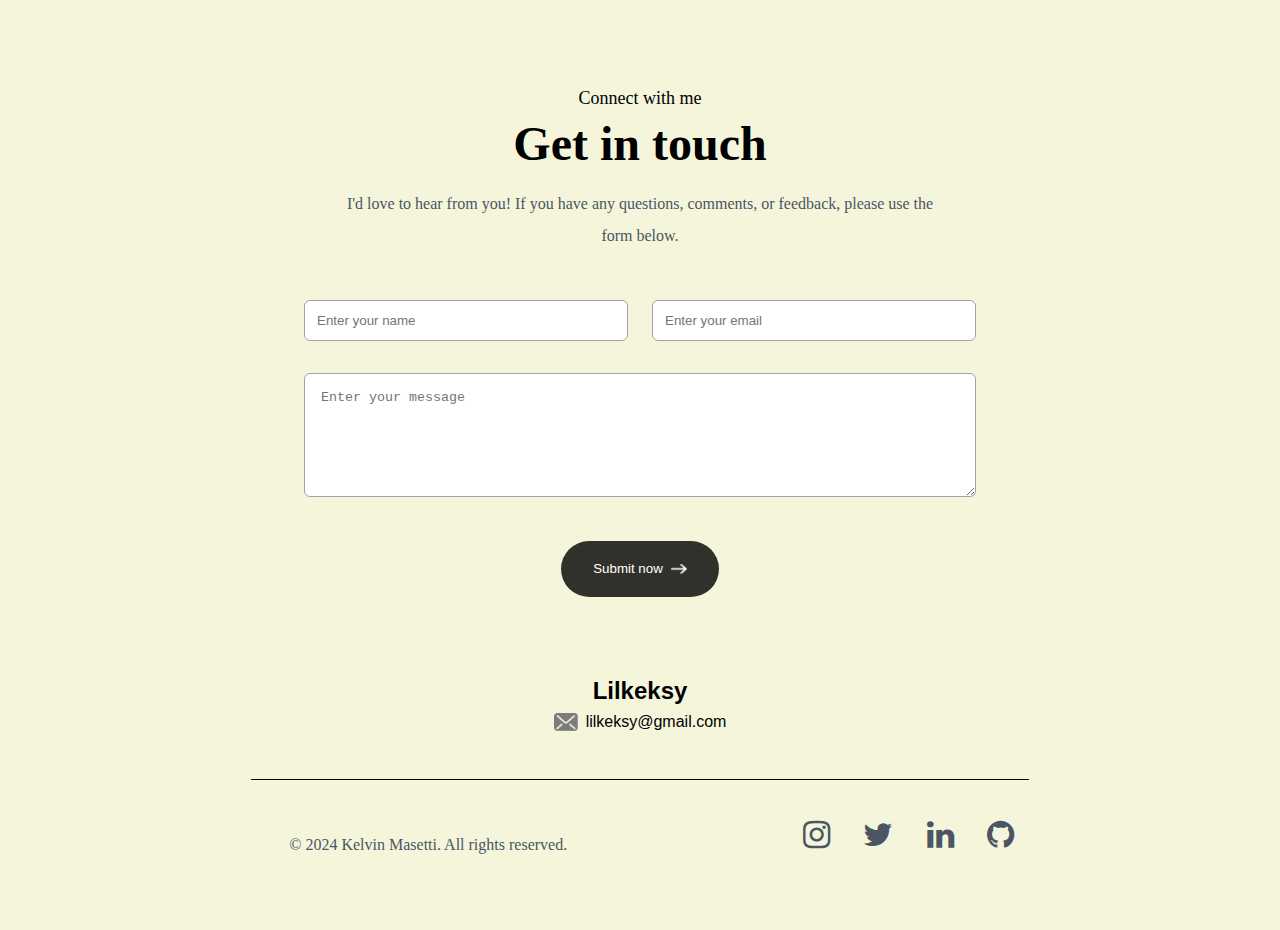
==== commit feb6a10b: "Merge branch 'main' of https://github.com/Lilkeksy/ToBeRenamed" ====
--- a/index.html
+++ b/index.html
@@ -81,7 +81,7 @@
     <div class="black-bar"> </div>
 
     <div class="container">
-        <div class="profile-picture"></div>
+        <div class="profile-picture"><img class = "profile-picture" src="./Assets/profile2.jpg"></div>
         <h3 class="hi">Hi! I'm Kelvin Masetti</h3>
         <div><h1>Fullstack Solutions developer based in Nigeria.</h1></div>
         <p>I am a fullstack developer from Nigeria. How may I be of service?</p>
--- a/style.css
+++ b/style.css
@@ -272,7 +272,7 @@
     display: block;
     vertical-align: middle;
     background-size: cover;
-    background-image: url("./Assets/profile2.JPG");
+    /* background-image: url("./Assets/profile2.JPG"); */
     background-position: center;
     border-radius: 9999px;
     margin-bottom: 20px;
